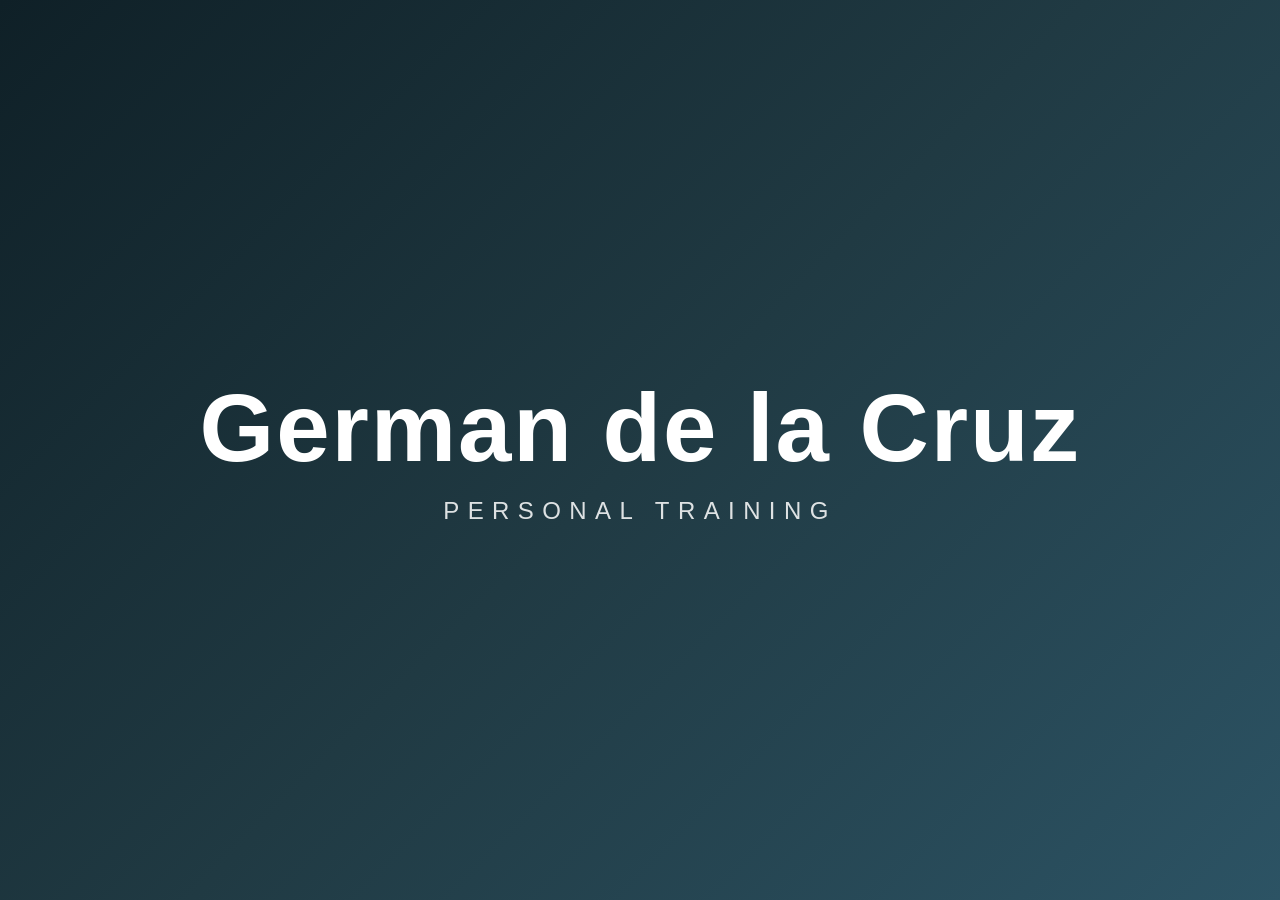
==== index.html @ c4d3ade2 "Add placeholder landing page for German de la Cruz" ====
<!DOCTYPE html>
<html lang="en">
<head>
  <meta charset="UTF-8" />
  <meta name="viewport" content="width=device-width, initial-scale=1.0" />
  <title>German de la Cruz</title>
  <style>
    * {
      margin: 0;
      padding: 0;
      box-sizing: border-box;
    }

    body {
      min-height: 100vh;
      display: flex;
      flex-direction: column;
      align-items: center;
      justify-content: center;
      text-align: center;
      font-family: -apple-system, BlinkMacSystemFont, "Segoe UI", Roboto,
        Helvetica, Arial, sans-serif;
      background: linear-gradient(135deg, #0f2027, #203a43, #2c5364);
      color: #ffffff;
      padding: 1.5rem;
    }

    h1 {
      font-size: clamp(2.5rem, 8vw, 6rem);
      font-weight: 800;
      letter-spacing: 0.02em;
      line-height: 1.1;
    }

    p {
      margin-top: 1rem;
      font-size: clamp(1rem, 3vw, 1.5rem);
      font-weight: 300;
      letter-spacing: 0.35em;
      text-transform: uppercase;
      opacity: 0.85;
    }
  </style>
</head>
<body>
  <main>
    <h1>German de la Cruz</h1>
    <p>Personal Training</p>
  </main>
</body>
</html>
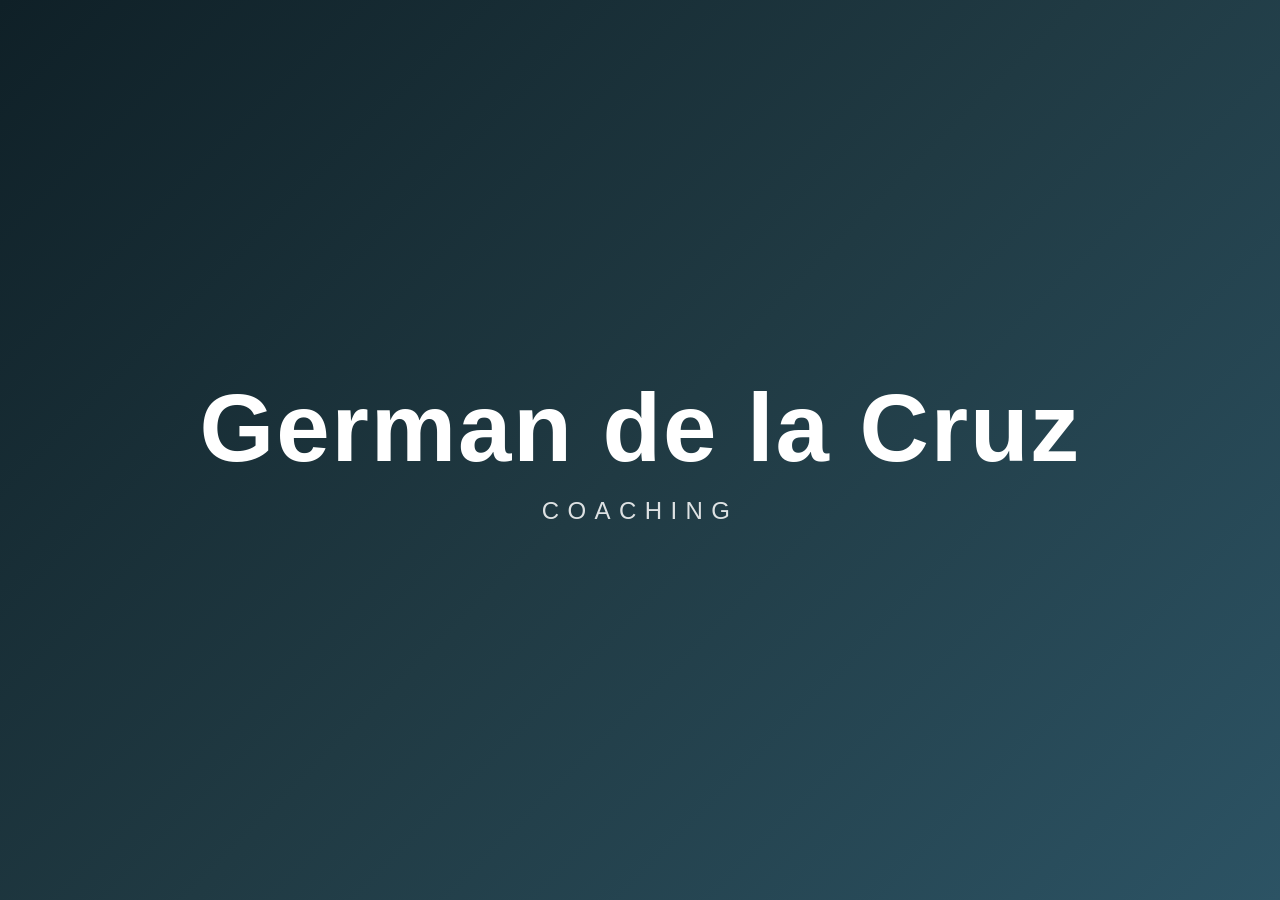
==== commit f3bf9152: "Change tagline from Personal Training to Coaching" ====
--- a/index.html
+++ b/index.html
@@ -45,7 +45,7 @@
 <body>
   <main>
     <h1>German de la Cruz</h1>
-    <p>Personal Training</p>
+    <p>Coaching</p>
   </main>
 </body>
 </html>
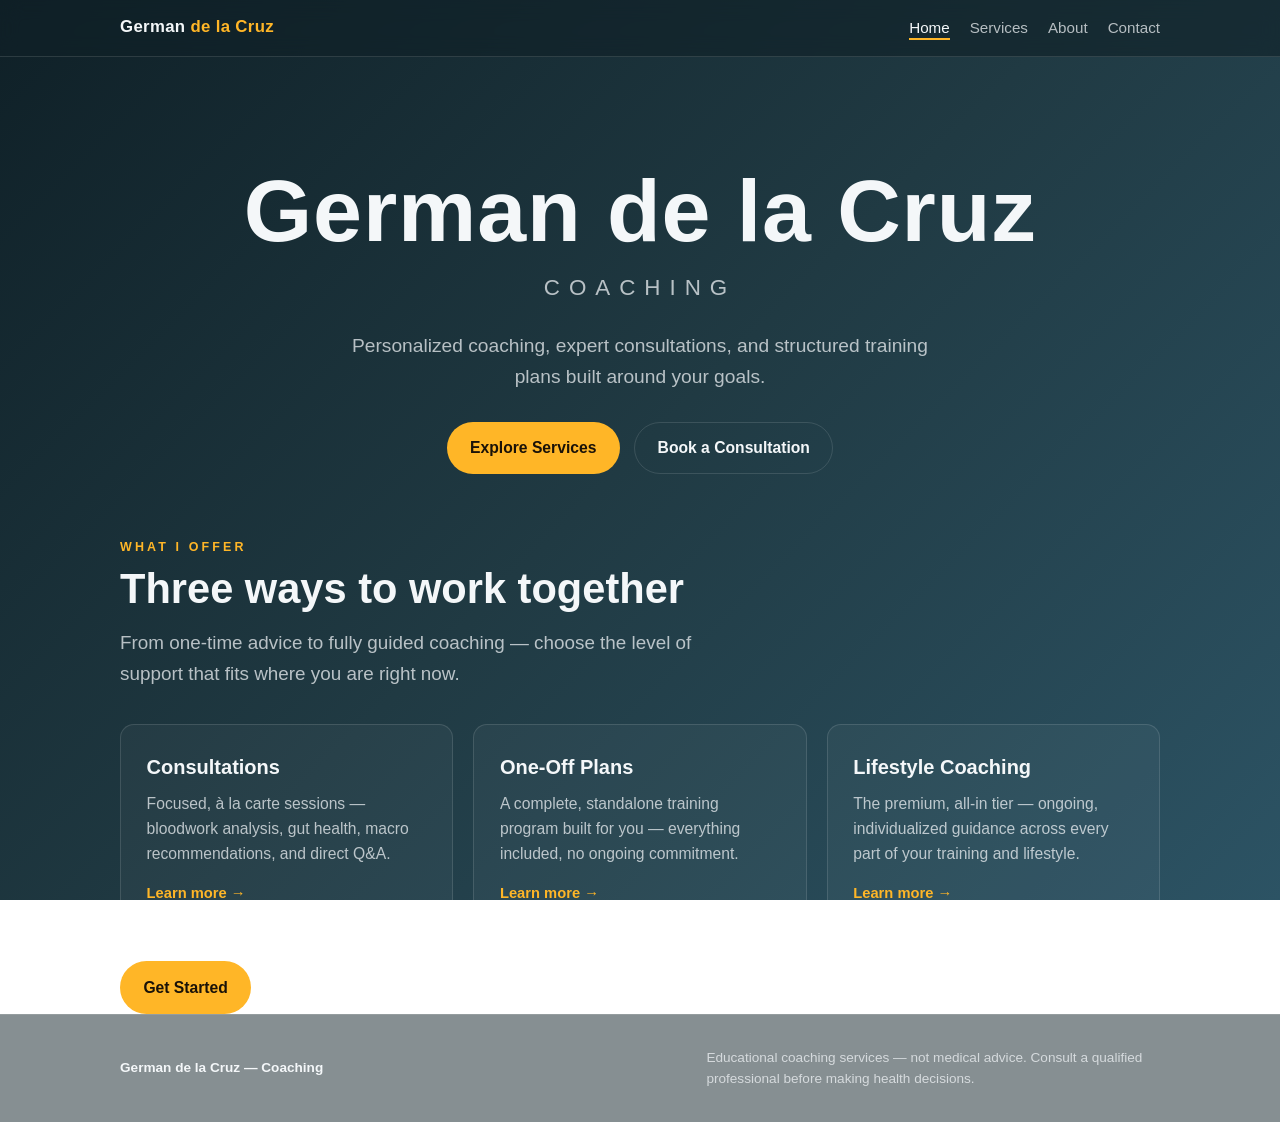
==== commit abadf491: "Build multi-page coaching marketing site (Home, Services, About, Contact)" ====
--- a/index.html
+++ b/index.html
@@ -3,49 +3,88 @@
 <head>
   <meta charset="UTF-8" />
   <meta name="viewport" content="width=device-width, initial-scale=1.0" />
-  <title>German de la Cruz</title>
-  <style>
-    * {
-      margin: 0;
-      padding: 0;
-      box-sizing: border-box;
-    }
-
-    body {
-      min-height: 100vh;
-      display: flex;
-      flex-direction: column;
-      align-items: center;
-      justify-content: center;
-      text-align: center;
-      font-family: -apple-system, BlinkMacSystemFont, "Segoe UI", Roboto,
-        Helvetica, Arial, sans-serif;
-      background: linear-gradient(135deg, #0f2027, #203a43, #2c5364);
-      color: #ffffff;
-      padding: 1.5rem;
-    }
-
-    h1 {
-      font-size: clamp(2.5rem, 8vw, 6rem);
-      font-weight: 800;
-      letter-spacing: 0.02em;
-      line-height: 1.1;
-    }
-
-    p {
-      margin-top: 1rem;
-      font-size: clamp(1rem, 3vw, 1.5rem);
-      font-weight: 300;
-      letter-spacing: 0.35em;
-      text-transform: uppercase;
-      opacity: 0.85;
-    }
-  </style>
+  <title>German de la Cruz — Coaching</title>
+  <meta name="description" content="German de la Cruz — coaching, consultations, and one-off training plans." />
+  <link rel="stylesheet" href="styles.css" />
 </head>
 <body>
+  <header class="nav">
+    <nav class="nav-inner" aria-label="Primary">
+      <a class="brand" href="index.html">German <span>de la Cruz</span></a>
+      <ul class="nav-links">
+        <li><a href="index.html" aria-current="page">Home</a></li>
+        <li><a href="services.html">Services</a></li>
+        <li><a href="about.html">About</a></li>
+        <li><a href="contact.html">Contact</a></li>
+      </ul>
+    </nav>
+  </header>
+
   <main>
-    <h1>German de la Cruz</h1>
-    <p>Coaching</p>
+    <section class="hero container">
+      <h1>German de la Cruz</h1>
+      <p class="tagline">Coaching</p>
+      <p class="hero-sub">
+        Personalized coaching, expert consultations, and structured training
+        plans built around your goals. <!-- Placeholder copy — refine with real positioning. -->
+      </p>
+      <div class="btn-row">
+        <a class="btn btn-primary" href="services.html">Explore Services</a>
+        <a class="btn btn-ghost" href="contact.html">Book a Consultation</a>
+      </div>
+    </section>
+
+    <section class="container">
+      <p class="eyebrow">What I Offer</p>
+      <h2 class="section-title">Three ways to work together</h2>
+      <p class="lead">
+        From one-time advice to fully guided coaching — choose the level of
+        support that fits where you are right now.
+      </p>
+
+      <div class="grid">
+        <article class="card">
+          <h3>Consultations</h3>
+          <p>
+            Focused, à la carte sessions — bloodwork analysis, gut health,
+            macro recommendations, and direct Q&amp;A.
+          </p>
+          <a class="card-link" href="services.html#consultations">Learn more →</a>
+        </article>
+
+        <article class="card">
+          <h3>One-Off Plans</h3>
+          <p>
+            A complete, standalone training program built for you — everything
+            included, no ongoing commitment.
+          </p>
+          <a class="card-link" href="services.html#one-off-plans">Learn more →</a>
+        </article>
+
+        <article class="card">
+          <h3>Lifestyle Coaching</h3>
+          <p>
+            The premium, all-in tier — ongoing, individualized guidance across
+            every part of your training and lifestyle.
+          </p>
+          <a class="card-link" href="services.html#lifestyle-coaching">Learn more →</a>
+        </article>
+      </div>
+
+      <div class="btn-row">
+        <a class="btn btn-primary" href="contact.html">Get Started</a>
+      </div>
+    </section>
   </main>
+
+  <footer class="footer">
+    <div class="footer-inner">
+      <span class="footer-brand">German de la Cruz — Coaching</span>
+      <span class="disclaimer">
+        Educational coaching services — not medical advice. Consult a qualified
+        professional before making health decisions.
+      </span>
+    </div>
+  </footer>
 </body>
 </html>
--- a/styles.css
+++ b/styles.css
@@ -0,0 +1,387 @@
+/* ===========================================================================
+   German de la Cruz — Coaching
+   Shared stylesheet for the static marketing site.
+   No external dependencies; system fonts; mobile-first responsive.
+   Placeholder branding — swap colors/copy/assets when real ones arrive.
+   =========================================================================== */
+
+:root {
+  --bg-1: #0f2027;
+  --bg-2: #203a43;
+  --bg-3: #2c5364;
+  --panel: rgba(255, 255, 255, 0.04);
+  --panel-border: rgba(255, 255, 255, 0.12);
+  --text: #f4f7f9;
+  --muted: rgba(244, 247, 249, 0.72);
+  --accent: #ffb627;
+  --accent-ink: #1a1208;
+  --radius: 14px;
+  --maxw: 1080px;
+  --font: -apple-system, BlinkMacSystemFont, "Segoe UI", Roboto, Helvetica,
+    Arial, sans-serif;
+}
+
+* {
+  margin: 0;
+  padding: 0;
+  box-sizing: border-box;
+}
+
+html {
+  scroll-behavior: smooth;
+}
+
+body {
+  min-height: 100vh;
+  display: flex;
+  flex-direction: column;
+  font-family: var(--font);
+  color: var(--text);
+  background: linear-gradient(135deg, var(--bg-1), var(--bg-2), var(--bg-3));
+  background-attachment: fixed;
+  line-height: 1.6;
+}
+
+a {
+  color: inherit;
+  text-decoration: none;
+}
+
+/* ---------- Layout helpers ------------------------------------------------ */
+.container {
+  width: 100%;
+  max-width: var(--maxw);
+  margin: 0 auto;
+  padding: 0 1.25rem;
+}
+
+section {
+  padding: 4rem 0;
+}
+
+.eyebrow {
+  text-transform: uppercase;
+  letter-spacing: 0.25em;
+  font-size: 0.78rem;
+  font-weight: 600;
+  color: var(--accent);
+}
+
+.section-title {
+  font-size: clamp(1.7rem, 4vw, 2.6rem);
+  font-weight: 800;
+  margin: 0.4rem 0 1rem;
+  line-height: 1.15;
+}
+
+.lead {
+  color: var(--muted);
+  font-size: clamp(1rem, 2.2vw, 1.18rem);
+  max-width: 60ch;
+}
+
+/* ---------- Navigation ---------------------------------------------------- */
+.nav {
+  position: sticky;
+  top: 0;
+  z-index: 10;
+  backdrop-filter: blur(10px);
+  background: rgba(15, 32, 39, 0.6);
+  border-bottom: 1px solid var(--panel-border);
+}
+
+.nav-inner {
+  display: flex;
+  flex-wrap: wrap;
+  align-items: center;
+  justify-content: space-between;
+  gap: 0.5rem 1.5rem;
+  padding: 0.9rem 1.25rem;
+  max-width: var(--maxw);
+  margin: 0 auto;
+}
+
+.brand {
+  font-weight: 800;
+  letter-spacing: 0.02em;
+  font-size: 1.05rem;
+}
+
+.brand span {
+  color: var(--accent);
+}
+
+.nav-links {
+  display: flex;
+  flex-wrap: wrap;
+  gap: 1.25rem;
+  list-style: none;
+}
+
+.nav-links a {
+  color: var(--muted);
+  font-weight: 500;
+  font-size: 0.95rem;
+  padding-bottom: 2px;
+  border-bottom: 2px solid transparent;
+  transition: color 0.15s ease, border-color 0.15s ease;
+}
+
+.nav-links a:hover,
+.nav-links a[aria-current="page"] {
+  color: var(--text);
+  border-bottom-color: var(--accent);
+}
+
+/* ---------- Buttons ------------------------------------------------------- */
+.btn {
+  display: inline-block;
+  font-weight: 700;
+  font-size: 0.98rem;
+  padding: 0.8rem 1.4rem;
+  border-radius: 999px;
+  border: 1px solid transparent;
+  cursor: pointer;
+  transition: transform 0.12s ease, background 0.15s ease, border-color 0.15s ease;
+}
+
+.btn:hover {
+  transform: translateY(-2px);
+}
+
+.btn-primary {
+  background: var(--accent);
+  color: var(--accent-ink);
+}
+
+.btn-ghost {
+  background: transparent;
+  border-color: var(--panel-border);
+  color: var(--text);
+}
+
+.btn-ghost:hover {
+  border-color: var(--accent);
+}
+
+.btn-row {
+  display: flex;
+  flex-wrap: wrap;
+  gap: 0.9rem;
+  margin-top: 1.8rem;
+}
+
+/* ---------- Hero ---------------------------------------------------------- */
+.hero {
+  padding: clamp(4rem, 12vh, 8rem) 0 4rem;
+  text-align: center;
+}
+
+.hero h1 {
+  font-size: clamp(2.6rem, 9vw, 5.5rem);
+  font-weight: 800;
+  letter-spacing: 0.01em;
+  line-height: 1.05;
+}
+
+.hero .tagline {
+  margin-top: 0.8rem;
+  text-transform: uppercase;
+  letter-spacing: 0.4em;
+  font-weight: 300;
+  color: var(--muted);
+  font-size: clamp(0.95rem, 3vw, 1.4rem);
+}
+
+.hero .hero-sub {
+  margin: 1.6rem auto 0;
+  max-width: 56ch;
+  color: var(--muted);
+  font-size: clamp(1rem, 2.4vw, 1.2rem);
+}
+
+.hero .btn-row {
+  justify-content: center;
+}
+
+/* ---------- Cards / grid -------------------------------------------------- */
+.grid {
+  display: grid;
+  grid-template-columns: repeat(auto-fit, minmax(260px, 1fr));
+  gap: 1.25rem;
+  margin-top: 2.2rem;
+}
+
+.card {
+  background: var(--panel);
+  border: 1px solid var(--panel-border);
+  border-radius: var(--radius);
+  padding: 1.6rem;
+  transition: transform 0.15s ease, border-color 0.15s ease;
+}
+
+.card:hover {
+  transform: translateY(-4px);
+  border-color: var(--accent);
+}
+
+.card h3 {
+  font-size: 1.25rem;
+  margin-bottom: 0.5rem;
+}
+
+.card p {
+  color: var(--muted);
+  font-size: 0.98rem;
+}
+
+.card .card-link {
+  display: inline-block;
+  margin-top: 1rem;
+  color: var(--accent);
+  font-weight: 600;
+  font-size: 0.92rem;
+}
+
+/* ---------- Service detail blocks ----------------------------------------- */
+.service {
+  background: var(--panel);
+  border: 1px solid var(--panel-border);
+  border-radius: var(--radius);
+  padding: 2rem;
+  margin-top: 1.5rem;
+  scroll-margin-top: 90px;
+}
+
+.service h2 {
+  font-size: clamp(1.4rem, 3.5vw, 2rem);
+  margin-bottom: 0.4rem;
+}
+
+.service .pill {
+  display: inline-block;
+  font-size: 0.72rem;
+  font-weight: 700;
+  text-transform: uppercase;
+  letter-spacing: 0.12em;
+  color: var(--accent);
+  border: 1px solid var(--panel-border);
+  border-radius: 999px;
+  padding: 0.25rem 0.7rem;
+  margin-bottom: 0.9rem;
+}
+
+.service ul {
+  margin: 1rem 0 0 1.1rem;
+  color: var(--muted);
+}
+
+.service ul li {
+  margin: 0.4rem 0;
+}
+
+.note {
+  margin-top: 1rem;
+  font-size: 0.9rem;
+  color: var(--muted);
+  font-style: italic;
+}
+
+/* ---------- About --------------------------------------------------------- */
+.prose {
+  max-width: 65ch;
+}
+
+.prose p {
+  color: var(--muted);
+  margin-top: 1rem;
+}
+
+.prose h3 {
+  margin-top: 2rem;
+  font-size: 1.2rem;
+}
+
+.prose ul {
+  margin: 0.8rem 0 0 1.1rem;
+  color: var(--muted);
+}
+
+.prose ul li {
+  margin: 0.35rem 0;
+}
+
+/* ---------- Forms --------------------------------------------------------- */
+.form {
+  max-width: 540px;
+  margin-top: 2rem;
+  display: grid;
+  gap: 1rem;
+}
+
+.form label {
+  font-size: 0.9rem;
+  font-weight: 600;
+  display: block;
+  margin-bottom: 0.35rem;
+}
+
+.form input,
+.form textarea {
+  width: 100%;
+  background: rgba(0, 0, 0, 0.2);
+  border: 1px solid var(--panel-border);
+  border-radius: 10px;
+  color: var(--text);
+  padding: 0.75rem 0.9rem;
+  font-family: inherit;
+  font-size: 1rem;
+}
+
+.form input:focus,
+.form textarea:focus {
+  outline: none;
+  border-color: var(--accent);
+}
+
+.contact-methods {
+  display: grid;
+  grid-template-columns: repeat(auto-fit, minmax(220px, 1fr));
+  gap: 1.25rem;
+  margin-top: 2rem;
+}
+
+.contact-methods .card a {
+  color: var(--accent);
+  font-weight: 600;
+  word-break: break-word;
+}
+
+/* ---------- Footer -------------------------------------------------------- */
+.footer {
+  margin-top: auto;
+  border-top: 1px solid var(--panel-border);
+  background: rgba(15, 32, 39, 0.5);
+}
+
+.footer-inner {
+  max-width: var(--maxw);
+  margin: 0 auto;
+  padding: 2rem 1.25rem;
+  display: flex;
+  flex-wrap: wrap;
+  gap: 0.6rem 1.5rem;
+  align-items: center;
+  justify-content: space-between;
+  color: var(--muted);
+  font-size: 0.85rem;
+}
+
+.footer .disclaimer {
+  max-width: 60ch;
+}
+
+.footer .footer-brand {
+  font-weight: 700;
+  color: var(--text);
+}
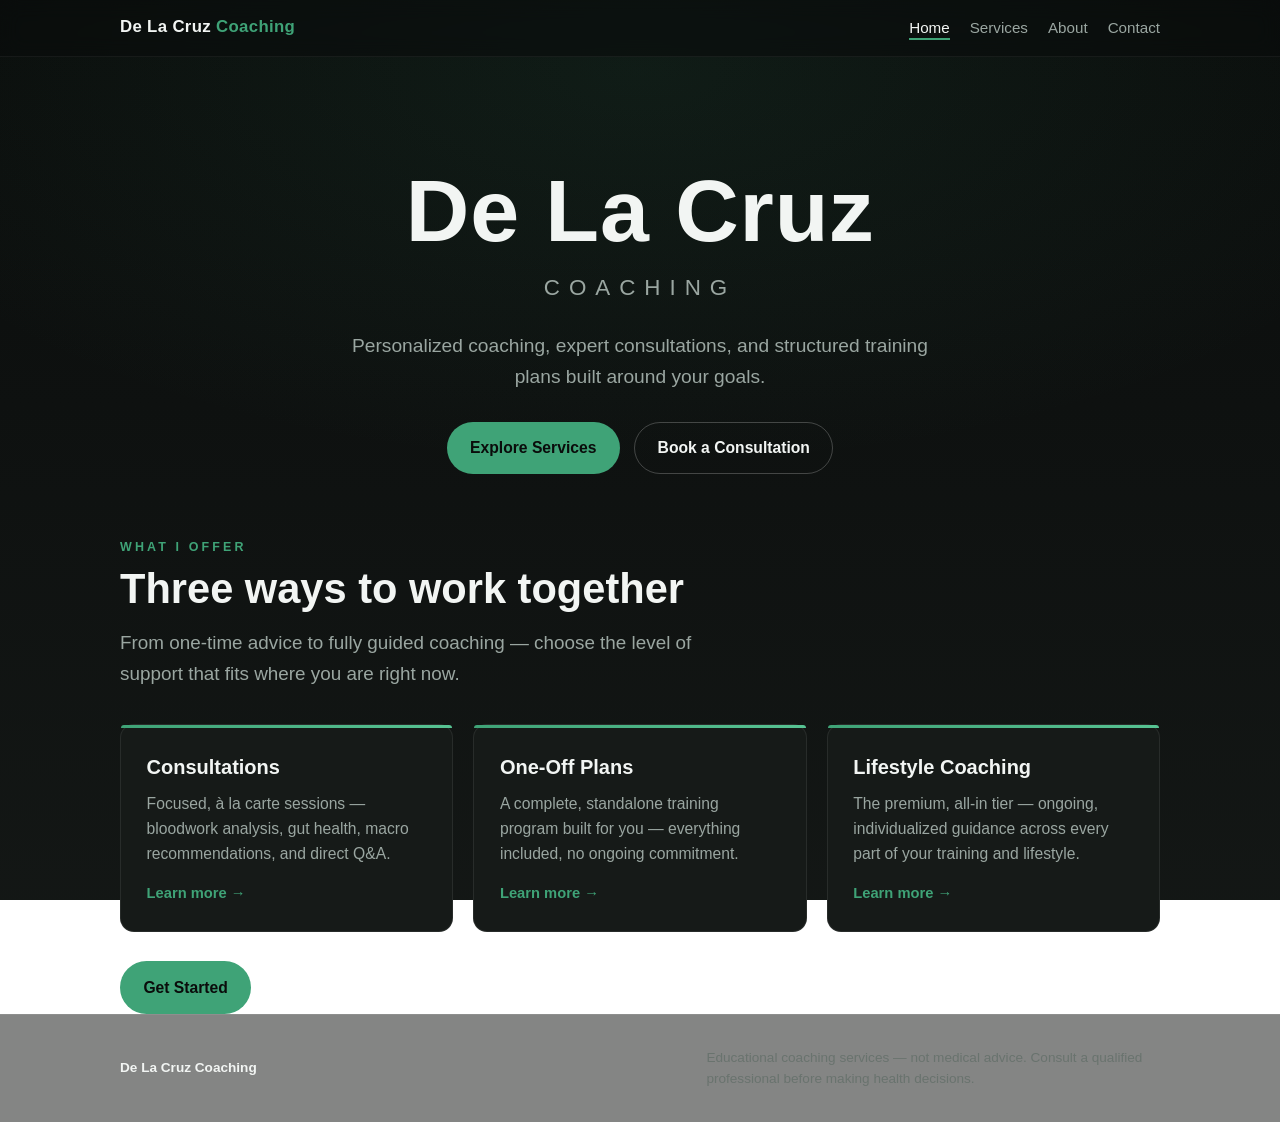
==== commit 3cd3deca: "Rebrand to De La Cruz Coaching; add real contact details - Logo/nav brand -> 'De La Cruz' + pine 'Co" ====
--- a/index.html
+++ b/index.html
@@ -3,14 +3,16 @@
 <head>
   <meta charset="UTF-8" />
   <meta name="viewport" content="width=device-width, initial-scale=1.0" />
-  <title>German de la Cruz — Coaching</title>
-  <meta name="description" content="German de la Cruz — coaching, consultations, and one-off training plans." />
+  <title>De La Cruz Coaching</title>
+  <meta name="description" content="De La Cruz Coaching — online coaching, consultations, and training plans with German De La Cruz." />
   <link rel="stylesheet" href="styles.css" />
+  <!-- Calendly embed styles -->
+  <link rel="stylesheet" href="https://assets.calendly.com/assets/external/widget.css" />
 </head>
 <body>
   <header class="nav">
     <nav class="nav-inner" aria-label="Primary">
-      <a class="brand" href="index.html">German <span>de la Cruz</span></a>
+      <a class="brand" href="index.html">De La Cruz <span>Coaching</span></a>
       <ul class="nav-links">
         <li><a href="index.html" aria-current="page">Home</a></li>
         <li><a href="services.html">Services</a></li>
@@ -22,7 +24,7 @@
 
   <main>
     <section class="hero container">
-      <h1>German de la Cruz</h1>
+      <h1>De La Cruz</h1>
       <p class="tagline">Coaching</p>
       <p class="hero-sub">
         Personalized coaching, expert consultations, and structured training
@@ -30,7 +32,8 @@
       </p>
       <div class="btn-row">
         <a class="btn btn-primary" href="services.html">Explore Services</a>
-        <a class="btn btn-ghost" href="contact.html">Book a Consultation</a>
+        <a class="btn btn-ghost" href="https://calendly.com/germandelacruz02/30min"
+           onclick="Calendly.initPopupWidget({url:'https://calendly.com/germandelacruz02/30min'});return false;">Book a Consultation</a>
       </div>
     </section>
 
@@ -72,19 +75,23 @@
       </div>
 
       <div class="btn-row">
-        <a class="btn btn-primary" href="contact.html">Get Started</a>
+        <a class="btn btn-primary" href="https://calendly.com/germandelacruz02/30min"
+           onclick="Calendly.initPopupWidget({url:'https://calendly.com/germandelacruz02/30min'});return false;">Get Started</a>
       </div>
     </section>
   </main>
 
   <footer class="footer">
     <div class="footer-inner">
-      <span class="footer-brand">German de la Cruz — Coaching</span>
+      <span class="footer-brand">De La Cruz Coaching</span>
       <span class="disclaimer">
         Educational coaching services — not medical advice. Consult a qualified
         professional before making health decisions.
       </span>
     </div>
   </footer>
+
+  <!-- Calendly embed script -->
+  <script src="https://assets.calendly.com/assets/external/widget.js" async></script>
 </body>
 </html>
--- a/styles.css
+++ b/styles.css
@@ -6,15 +6,25 @@
    =========================================================================== */
 
 :root {
-  --bg-1: #0f2027;
-  --bg-2: #203a43;
-  --bg-3: #2c5364;
-  --panel: rgba(255, 255, 255, 0.04);
-  --panel-border: rgba(255, 255, 255, 0.12);
-  --text: #f4f7f9;
-  --muted: rgba(244, 247, 249, 0.72);
-  --accent: #ffb627;
-  --accent-ink: #1a1208;
+  /* ---- Palette: Black / Dark Grey / Pine Green (source of truth) ---- */
+  --ink: #0a0c0b;          /* near-black — page background (top of gradient) */
+  --surface: #0e1110;      /* raised black — mid gradient */
+  --panel: #161a18;        /* dark grey — card / panel base */
+  --panel-hi: #1d2320;     /* dark grey — card hover */
+  --pine: #3fa377;         /* primary accent */
+  --pine-bright: #57c393;  /* hover / brighter pine */
+  --pine-deep: #123026;    /* deep pine — subtle fills, glowing borders */
+  --fog: #f2f5f3;          /* near-white — headings + primary text */
+  --fog-dim: #9aa6a1;      /* muted grey-green — secondary text */
+  --fog-faint: #69736e;    /* faint — small labels, footer */
+
+  /* ---- Semantic aliases (existing rules reference these names) ---- */
+  --panel-border: rgba(255, 255, 255, 0.08);
+  --text: var(--fog);
+  --muted: var(--fog-dim);
+  --accent: var(--pine);
+  --accent-ink: var(--ink);
+
   --radius: 14px;
   --maxw: 1080px;
   --font: -apple-system, BlinkMacSystemFont, "Segoe UI", Roboto, Helvetica,
@@ -37,7 +47,9 @@
   flex-direction: column;
   font-family: var(--font);
   color: var(--text);
-  background: linear-gradient(135deg, var(--bg-1), var(--bg-2), var(--bg-3));
+  background:
+    radial-gradient(120% 80% at 50% 8%, rgba(63, 163, 119, 0.1) 0%, transparent 55%),
+    linear-gradient(180deg, var(--ink) 0%, var(--surface) 45%, var(--panel) 130%);
   background-attachment: fixed;
   line-height: 1.6;
 }
@@ -86,8 +98,8 @@
   top: 0;
   z-index: 10;
   backdrop-filter: blur(10px);
-  background: rgba(15, 32, 39, 0.6);
-  border-bottom: 1px solid var(--panel-border);
+  background: rgba(10, 12, 11, 0.55);
+  border-bottom: 1px solid rgba(255, 255, 255, 0.05);
 }
 
 .nav-inner {
@@ -154,14 +166,20 @@
   color: var(--accent-ink);
 }
 
+.btn-primary:hover {
+  background: var(--pine-bright);
+}
+
 .btn-ghost {
   background: transparent;
-  border-color: var(--panel-border);
+  border-color: rgba(255, 255, 255, 0.22);
   color: var(--text);
 }
 
 .btn-ghost:hover {
-  border-color: var(--accent);
+  border-color: var(--pine);
+  color: var(--pine-bright);
+  background: rgba(63, 163, 119, 0.06);
 }
 
 .btn-row {
@@ -213,16 +231,27 @@
 }
 
 .card {
+  position: relative;
   background: var(--panel);
   border: 1px solid var(--panel-border);
   border-radius: var(--radius);
   padding: 1.6rem;
-  transition: transform 0.15s ease, border-color 0.15s ease;
+  transition: transform 0.15s ease, border-color 0.15s ease, background 0.15s ease;
+}
+
+.card::before {
+  content: "";
+  position: absolute;
+  inset: 0 0 auto 0;
+  height: 3px;
+  border-radius: var(--radius) var(--radius) 0 0;
+  background: linear-gradient(90deg, var(--pine), var(--pine-bright));
 }
 
 .card:hover {
   transform: translateY(-4px);
-  border-color: var(--accent);
+  background: var(--panel-hi);
+  border-color: rgba(63, 163, 119, 0.45);
 }
 
 .card h3 {
@@ -311,6 +340,125 @@
   margin: 0.35rem 0;
 }
 
+.prose h2 {
+  margin-top: 2.6rem;
+  font-size: clamp(1.3rem, 3vw, 1.7rem);
+  line-height: 1.2;
+}
+
+/* Reframed credential — experience over certificates */
+.prose .cred-note {
+  margin-top: 1.2rem;
+  padding-left: 1rem;
+  border-left: 2px solid var(--accent);
+  font-style: italic;
+  color: var(--text);
+}
+
+/* Ideal-client list (no bullets, label emphasis) */
+.prose .client-types {
+  list-style: none;
+  margin-left: 0;
+}
+
+.prose .client-types li {
+  margin: 0.85rem 0;
+}
+
+.prose .client-types strong {
+  color: var(--text);
+}
+
+/* About intro: photo placeholder beside opening copy */
+.about-intro {
+  display: grid;
+  grid-template-columns: minmax(220px, 320px) 1fr;
+  gap: 2.5rem;
+  align-items: center;
+}
+
+.about-intro-text .lead {
+  margin-top: 1rem;
+  max-width: none;
+}
+
+.about-photo {
+  aspect-ratio: 3 / 4;
+  border-radius: var(--radius);
+  border: 1px solid var(--panel-border);
+  background: var(--panel);
+  overflow: hidden;
+}
+
+.about-photo img {
+  width: 100%;
+  height: 100%;
+  object-fit: cover;
+  display: block;
+}
+
+@media (max-width: 720px) {
+  .about-intro {
+    grid-template-columns: 1fr;
+    gap: 1.5rem;
+  }
+
+  .about-photo {
+    max-width: 320px;
+    margin: 0 auto;
+  }
+}
+
+/* Featured highlight (the transformation) */
+.highlight {
+  margin-top: 2.5rem;
+  background: var(--panel);
+  border: 1px solid var(--panel-border);
+  border-left: 4px solid var(--accent);
+  border-radius: var(--radius);
+  padding: 1.6rem 1.8rem;
+}
+
+.highlight .highlight-label {
+  text-transform: uppercase;
+  letter-spacing: 0.18em;
+  font-size: 0.72rem;
+  font-weight: 700;
+  color: var(--accent);
+}
+
+.highlight p {
+  margin-top: 0.5rem;
+  color: var(--muted);
+}
+
+.highlight strong {
+  color: var(--text);
+}
+
+/* Testimonials */
+.testimonials-section {
+  background: rgba(10, 12, 11, 0.4);
+  border-top: 1px solid var(--panel-border);
+}
+
+.testimonial {
+  display: flex;
+  flex-direction: column;
+}
+
+.testimonial .quote {
+  color: var(--text);
+  font-size: 1rem;
+}
+
+.testimonial .cite {
+  margin-top: 1rem;
+  color: var(--accent);
+  font-weight: 600;
+  font-size: 0.9rem;
+}
+
 /* ---------- Forms --------------------------------------------------------- */
 .form {
   max-width: 540px;
@@ -357,11 +505,22 @@
   word-break: break-word;
 }
 
+/* ---------- Calendly booking embed --------------------------------------- */
+.calendly-inline-widget {
+  width: 100%;
+  min-width: 0 !important; /* override Calendly's inline 320px so it can shrink on mobile */
+  margin: 2rem 0 1rem;
+  border: 1px solid var(--panel-border);
+  border-radius: var(--radius);
+  overflow: hidden;
+  background: var(--panel);
+}
+
 /* ---------- Footer -------------------------------------------------------- */
 .footer {
   margin-top: auto;
   border-top: 1px solid var(--panel-border);
-  background: rgba(15, 32, 39, 0.5);
+  background: rgba(10, 12, 11, 0.5);
 }
 
 .footer-inner {
@@ -373,7 +532,7 @@
   gap: 0.6rem 1.5rem;
   align-items: center;
   justify-content: space-between;
-  color: var(--muted);
+  color: var(--fog-faint);
   font-size: 0.85rem;
 }
 
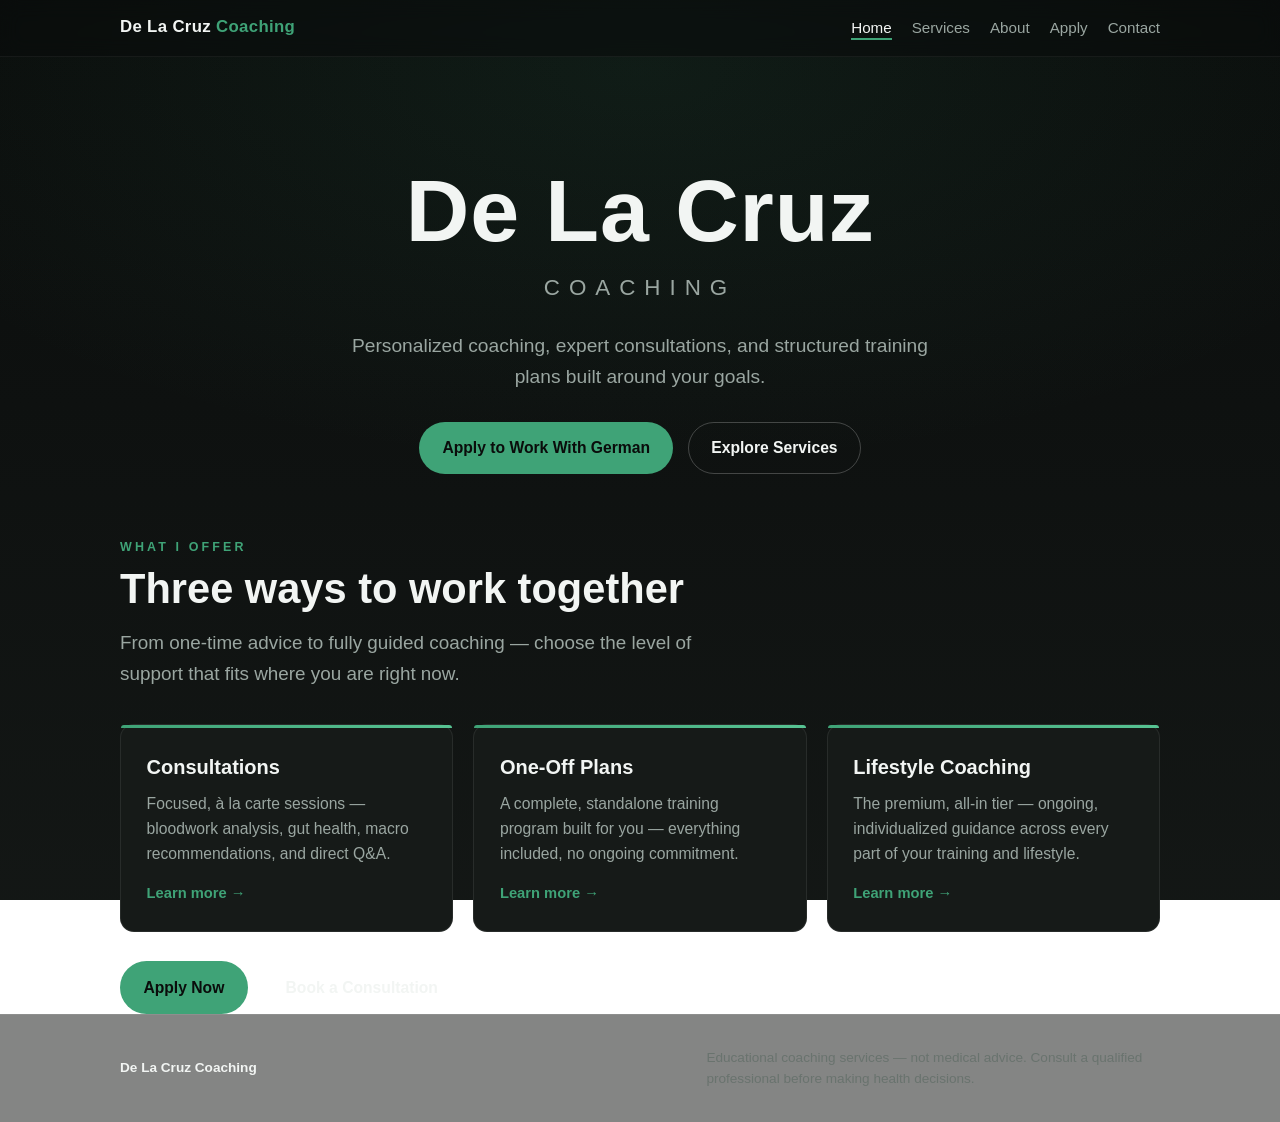
==== commit ae8af07a: "Add client application funnel with embedded Jotform Introduce apply.html as the site's lead-intake d" ====
--- a/index.html
+++ b/index.html
@@ -17,6 +17,7 @@
         <li><a href="index.html" aria-current="page">Home</a></li>
         <li><a href="services.html">Services</a></li>
         <li><a href="about.html">About</a></li>
+        <li><a href="apply.html">Apply</a></li>
         <li><a href="contact.html">Contact</a></li>
       </ul>
     </nav>
@@ -31,9 +32,8 @@
         plans built around your goals. <!-- Placeholder copy — refine with real positioning. -->
       </p>
       <div class="btn-row">
-        <a class="btn btn-primary" href="services.html">Explore Services</a>
-        <a class="btn btn-ghost" href="https://calendly.com/germandelacruz02/30min"
-           onclick="Calendly.initPopupWidget({url:'https://calendly.com/germandelacruz02/30min'});return false;">Book a Consultation</a>
+        <a class="btn btn-primary" href="apply.html">Apply to Work With German</a>
+        <a class="btn btn-ghost" href="services.html">Explore Services</a>
       </div>
     </section>
 
@@ -75,8 +75,9 @@
       </div>
 
       <div class="btn-row">
-        <a class="btn btn-primary" href="https://calendly.com/germandelacruz02/30min"
-           onclick="Calendly.initPopupWidget({url:'https://calendly.com/germandelacruz02/30min'});return false;">Get Started</a>
+        <a class="btn btn-primary" href="apply.html">Apply Now</a>
+        <a class="btn btn-ghost" href="https://calendly.com/germandelacruz02/30min"
+           onclick="Calendly.initPopupWidget({url:'https://calendly.com/germandelacruz02/30min'});return false;">Book a Consultation</a>
       </div>
     </section>
   </main>
--- a/styles.css
+++ b/styles.css
@@ -1,8 +1,8 @@
 /* ===========================================================================
-   German de la Cruz — Coaching
+   De La Cruz Coaching
    Shared stylesheet for the static marketing site.
    No external dependencies; system fonts; mobile-first responsive.
-   Placeholder branding — swap colors/copy/assets when real ones arrive.
+   Palette: black / dark grey / pine green (see :root tokens below).
    =========================================================================== */
 
 :root {
@@ -516,6 +516,26 @@
   background: var(--panel);
 }
 
+/* ---------- Apply form embed (Jotform) ----------------------------------- */
+.apply-form-embed {
+  width: 100%;
+  margin: 2rem 0 1rem;
+  border: 1px solid var(--panel-border);
+  border-radius: var(--radius);
+  overflow: hidden;
+  background: var(--panel);
+}
+
+.apply-form-embed iframe {
+  display: block;
+  width: 100%;
+}
+
+/* Per-service "Apply" action row inside service cards */
+.service .btn-row {
+  margin-top: 1.5rem;
+}
+
 /* ---------- Footer -------------------------------------------------------- */
 .footer {
   margin-top: auto;
